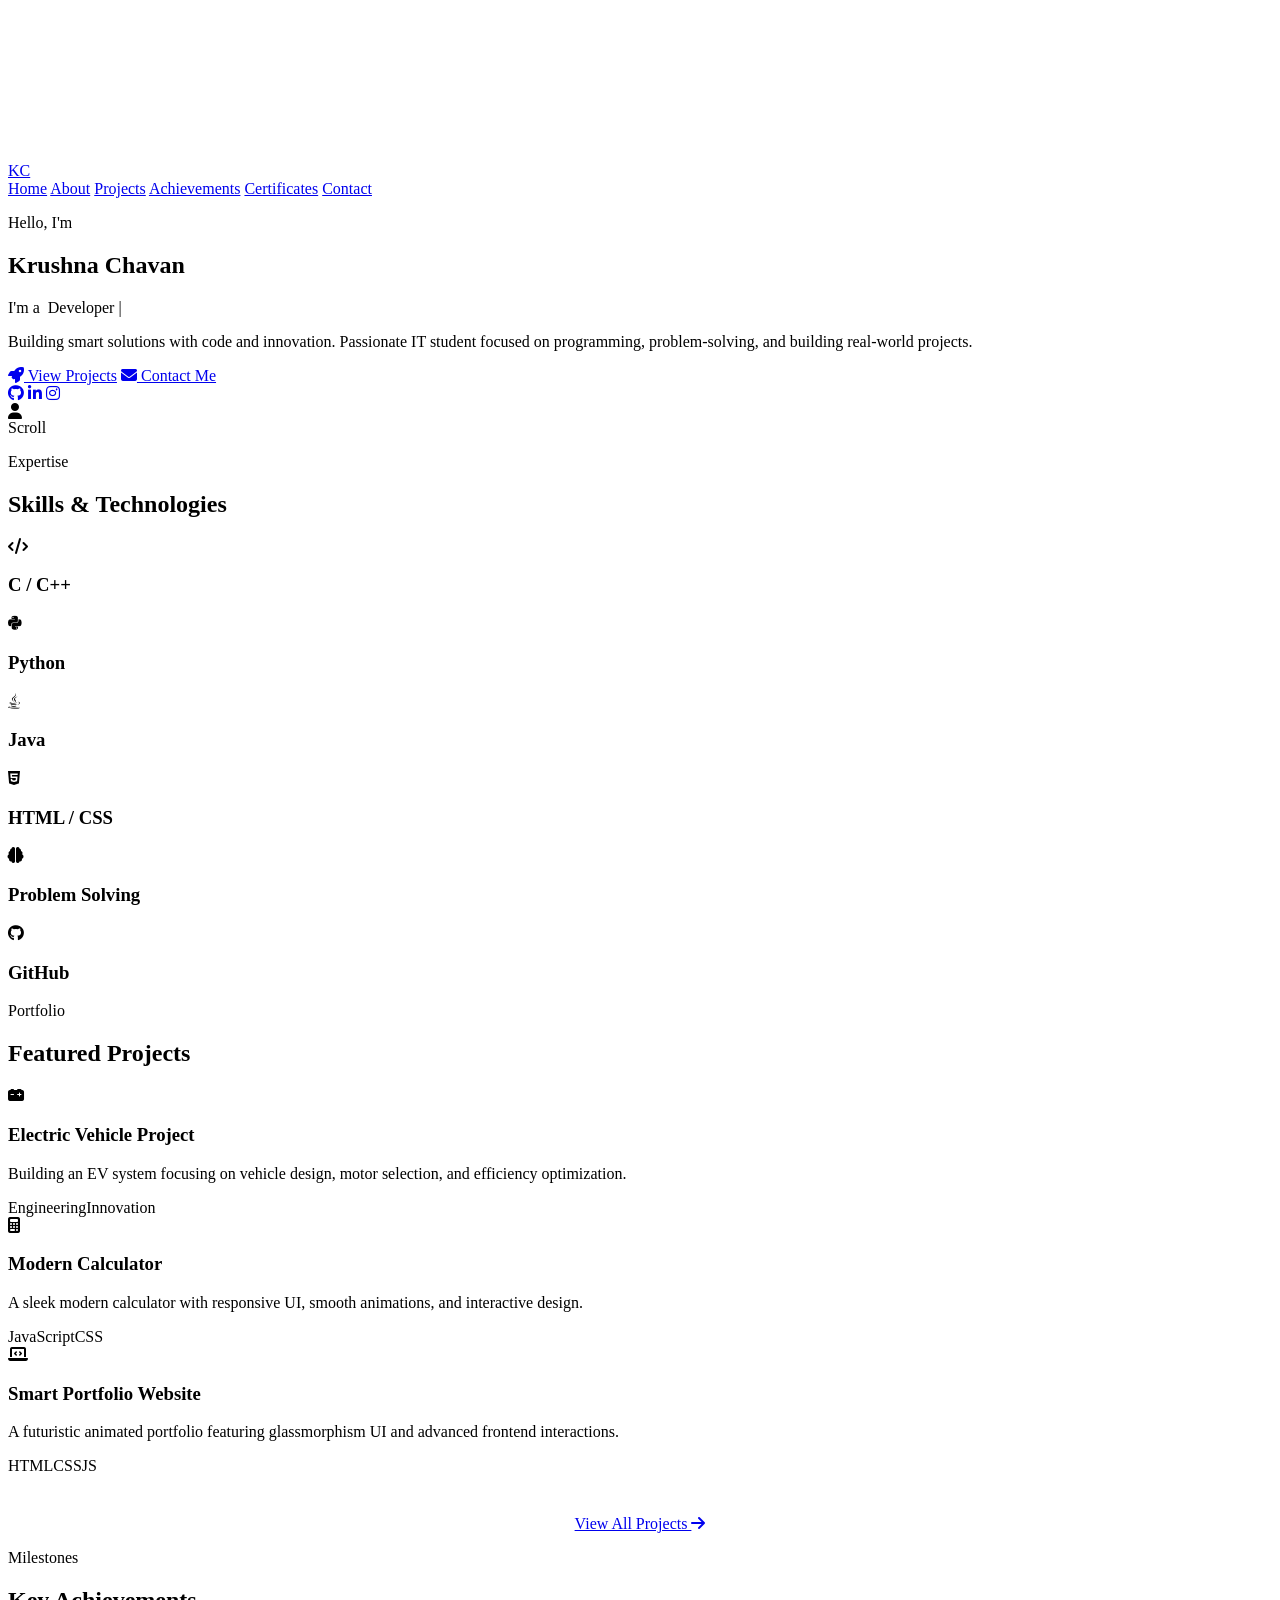
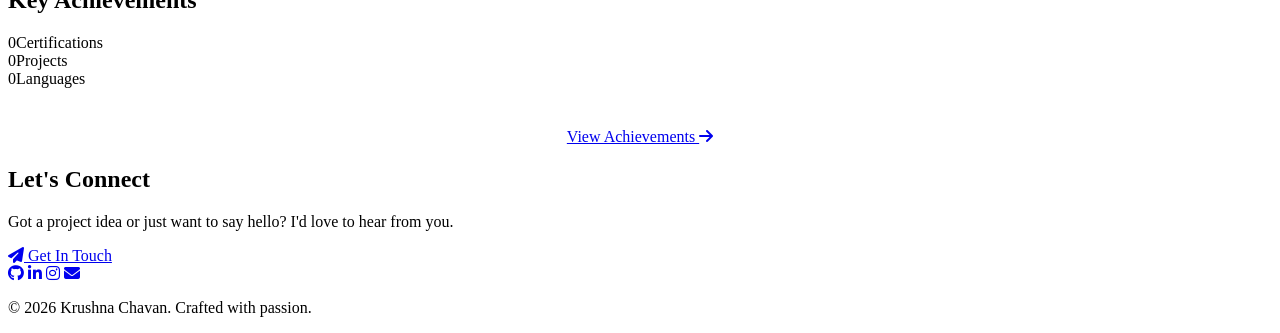
==== index.html @ a11b5bac "index.html" ====
<!DOCTYPE html>
<html lang="en">

<head>
  <meta charset="UTF-8">
  <meta name="viewport" content="width=device-width, initial-scale=1.0">
  <title>Krushna Chavan — Creative Technologist</title>
  <meta name="description"
    content="Portfolio of Krushna Ganesh Chavan — Creative Technologist, IT Student at MIT Academy of Engineering. Building smart solutions with code and innovation.">
  <link rel="stylesheet" href="css/style.css">
  <link rel="stylesheet" href="css/home.css">
  <link rel="stylesheet" href="https://cdnjs.cloudflare.com/ajax/libs/font-awesome/6.5.1/css/all.min.css">
</head>

<body>
  <!-- Background -->
  <div class="bg-grid"></div>
  <div class="bg-glow bg-glow--1"></div>
  <div class="bg-glow bg-glow--2"></div>
  <div class="bg-glow bg-glow--3"></div>
  <canvas id="particles-canvas"></canvas>

  <!-- Navbar -->
  <nav class="navbar" id="navbar">
    <a href="index.html" class="navbar__logo"><span class="gradient-text">KC</span></a>
    <div class="navbar__links" id="nav-links">
      <a href="index.html" class="navbar__link active">Home</a>
      <a href="about.html" class="navbar__link">About</a>
      <a href="projects.html" class="navbar__link">Projects</a>
      <a href="achievements.html" class="navbar__link">Achievements</a>
      <a href="certificates.html" class="navbar__link">Certificates</a>
      <a href="contact.html" class="navbar__link">Contact</a>
    </div>
    <div class="navbar__toggle" id="nav-toggle" aria-label="Menu">
      <span></span><span></span><span></span>
    </div>
  </nav>

  <main class="page-transition">
    <!-- ======== HERO ======== -->
    <section class="hero" id="hero">
      <div class="hero__content">
        <p class="hero__greeting reveal">Hello, I'm</p>
        <h1 class="hero__name reveal reveal-delay-1">Krushna <span class="gradient-text">Chavan</span></h1>
        <div class="hero__role reveal reveal-delay-2">
          <span class="hero__role-prefix">I'm a&nbsp;</span>
          <span class="hero__role-typed" id="typing-text">Developer</span>
          <span class="hero__cursor">|</span>
        </div>
        <p class="hero__intro reveal reveal-delay-3">Building smart solutions with code and innovation. Passionate IT
          student focused on programming, problem-solving, and building real&#8209;world projects.</p>
        <div class="hero__cta reveal reveal-delay-4">
          <a href="projects.html" class="btn btn--primary"><i class="fas fa-rocket"></i> View Projects</a>
          <a href="contact.html" class="btn btn--outline"><i class="fas fa-envelope"></i> Contact Me</a>
        </div>
        <div class="hero__socials reveal reveal-delay-5">
          <a href="https://github.com/KrushnaGC" target="_blank" class="hero__social" aria-label="GitHub"><i
              class="fab fa-github"></i></a>
          <a href="#" class="hero__social" aria-label="LinkedIn"><i class="fab fa-linkedin-in"></i></a>
          <a href="#" class="hero__social" aria-label="Instagram"><i class="fab fa-instagram"></i></a>
        </div>
      </div>
      <div class="hero__visual reveal reveal-delay-3">
        <div class="hero__image-wrapper">
          <img src="images/profile.jpg" alt="Krushna Chavan" class="hero__image"
            onerror="this.style.display='none';this.nextElementSibling.style.display='flex'">
          <div class="hero__image-placeholder"><i class="fas fa-user"></i></div>
        </div>
      </div>
      <div class="scroll-indicator">
        <span>Scroll</span>
        <div class="scroll-indicator__line"></div>
      </div>
    </section>

    <!-- ======== SKILLS PREVIEW ======== -->
    <section class="container" id="skills-preview">
      <div class="section-header reveal">
        <p class="section-label">Expertise</p>
        <h2>Skills & <span class="gradient-text">Technologies</span></h2>
      </div>
      <div class="skills-grid">
        <div class="glass-card skill-card reveal reveal-delay-1"><i class="fas fa-code"></i>
          <h3>C / C++</h3>
          <div class="skill-bar">
            <div class="skill-bar__fill" style="--fill:75%"></div>
          </div>
        </div>
        <div class="glass-card skill-card reveal reveal-delay-2"><i class="fab fa-python"></i>
          <h3>Python</h3>
          <div class="skill-bar">
            <div class="skill-bar__fill" style="--fill:80%"></div>
          </div>
        </div>
        <div class="glass-card skill-card reveal reveal-delay-3"><i class="fab fa-java"></i>
          <h3>Java</h3>
          <div class="skill-bar">
            <div class="skill-bar__fill" style="--fill:65%"></div>
          </div>
        </div>
        <div class="glass-card skill-card reveal reveal-delay-4"><i class="fab fa-html5"></i>
          <h3>HTML / CSS</h3>
          <div class="skill-bar">
            <div class="skill-bar__fill" style="--fill:85%"></div>
          </div>
        </div>
        <div class="glass-card skill-card reveal reveal-delay-5"><i class="fas fa-brain"></i>
          <h3>Problem Solving</h3>
          <div class="skill-bar">
            <div class="skill-bar__fill" style="--fill:90%"></div>
          </div>
        </div>
        <div class="glass-card skill-card reveal reveal-delay-1"><i class="fab fa-github"></i>
          <h3>GitHub</h3>
          <div class="skill-bar">
            <div class="skill-bar__fill" style="--fill:70%"></div>
          </div>
        </div>
      </div>
    </section>

    <!-- ======== FEATURED PROJECTS ======== -->
    <section class="container" id="featured-projects">
      <div class="section-header reveal">
        <p class="section-label">Portfolio</p>
        <h2>Featured <span class="gradient-text">Projects</span></h2>
      </div>
      <div class="projects-preview-grid">
        <div class="glass-card project-preview reveal reveal-delay-1">
          <div class="project-preview__img"><i class="fas fa-car-battery"></i></div>
          <h3>Electric Vehicle Project</h3>
          <p>Building an EV system focusing on vehicle design, motor selection, and efficiency optimization.</p>
          <div class="project-preview__tags"><span class="tag">Engineering</span><span class="tag">Innovation</span>
          </div>
        </div>
        <div class="glass-card project-preview reveal reveal-delay-2">
          <div class="project-preview__img"><i class="fas fa-calculator"></i></div>
          <h3>Modern Calculator</h3>
          <p>A sleek modern calculator with responsive UI, smooth animations, and interactive design.</p>
          <div class="project-preview__tags"><span class="tag">JavaScript</span><span class="tag">CSS</span></div>
        </div>
        <div class="glass-card project-preview reveal reveal-delay-3">
          <div class="project-preview__img"><i class="fas fa-laptop-code"></i></div>
          <h3>Smart Portfolio Website</h3>
          <p>A futuristic animated portfolio featuring glassmorphism UI and advanced frontend interactions.</p>
          <div class="project-preview__tags"><span class="tag">HTML</span><span class="tag">CSS</span><span
              class="tag">JS</span></div>
        </div>
      </div>
      <div style="text-align:center;margin-top:40px" class="reveal">
        <a href="projects.html" class="btn btn--outline">View All Projects <i class="fas fa-arrow-right"></i></a>
      </div>
    </section>

    <!-- ======== ACHIEVEMENTS PREVIEW ======== -->
    <section class="container" id="achievements-preview">
      <div class="section-header reveal">
        <p class="section-label">Milestones</p>
        <h2>Key <span class="gradient-text">Achievements</span></h2>
      </div>
      <div class="stats-row">
        <div class="glass-card stat-card reveal reveal-delay-1"><span class="stat-card__number"
            data-count="3">0</span><span class="stat-card__label">Certifications</span></div>
        <div class="glass-card stat-card reveal reveal-delay-2"><span class="stat-card__number"
            data-count="3">0</span><span class="stat-card__label">Projects</span></div>
        <div class="glass-card stat-card reveal reveal-delay-3"><span class="stat-card__number"
            data-count="5">0</span><span class="stat-card__label">Languages</span></div>
      </div>
      <div style="text-align:center;margin-top:40px" class="reveal">
        <a href="achievements.html" class="btn btn--outline">View Achievements <i class="fas fa-arrow-right"></i></a>
      </div>
    </section>

    <!-- ======== CONTACT CTA ======== -->
    <section class="container cta-section" id="cta">
      <div class="glass-card cta-card reveal">
        <h2>Let's <span class="gradient-text">Connect</span></h2>
        <p>Got a project idea or just want to say hello? I'd love to hear from you.</p>
        <a href="contact.html" class="btn btn--primary"><i class="fas fa-paper-plane"></i> Get In Touch</a>
      </div>
    </section>
  </main>

  <!-- Footer -->
  <footer class="footer">
    <div class="footer__socials">
      <a href="https://github.com/KrushnaGC" target="_blank" class="footer__social-link" aria-label="GitHub"><i
          class="fab fa-github"></i></a>
      <a href="#" class="footer__social-link" aria-label="LinkedIn"><i class="fab fa-linkedin-in"></i></a>
      <a href="#" class="footer__social-link" aria-label="Instagram"><i class="fab fa-instagram"></i></a>
      <a href="mailto:krushnagchavan@gmail.com" class="footer__social-link" aria-label="Email"><i
          class="fas fa-envelope"></i></a>
    </div>
    <p>&copy; 2026 Krushna Chavan. Crafted with passion.</p>
  </footer>

  <script src="js/main.js"></script>
  <script>
    // Counter animation on scroll
    const statsObserver = new IntersectionObserver(entries => {
      entries.forEach(e => { if (e.isIntersecting) { animateCounters(); statsObserver.disconnect(); } });
    }, { threshold: 0.5 });
    const statsRow = document.querySelector('.stats-row');
    if (statsRow) statsObserver.observe(statsRow);
  </script>
</body>

</html>
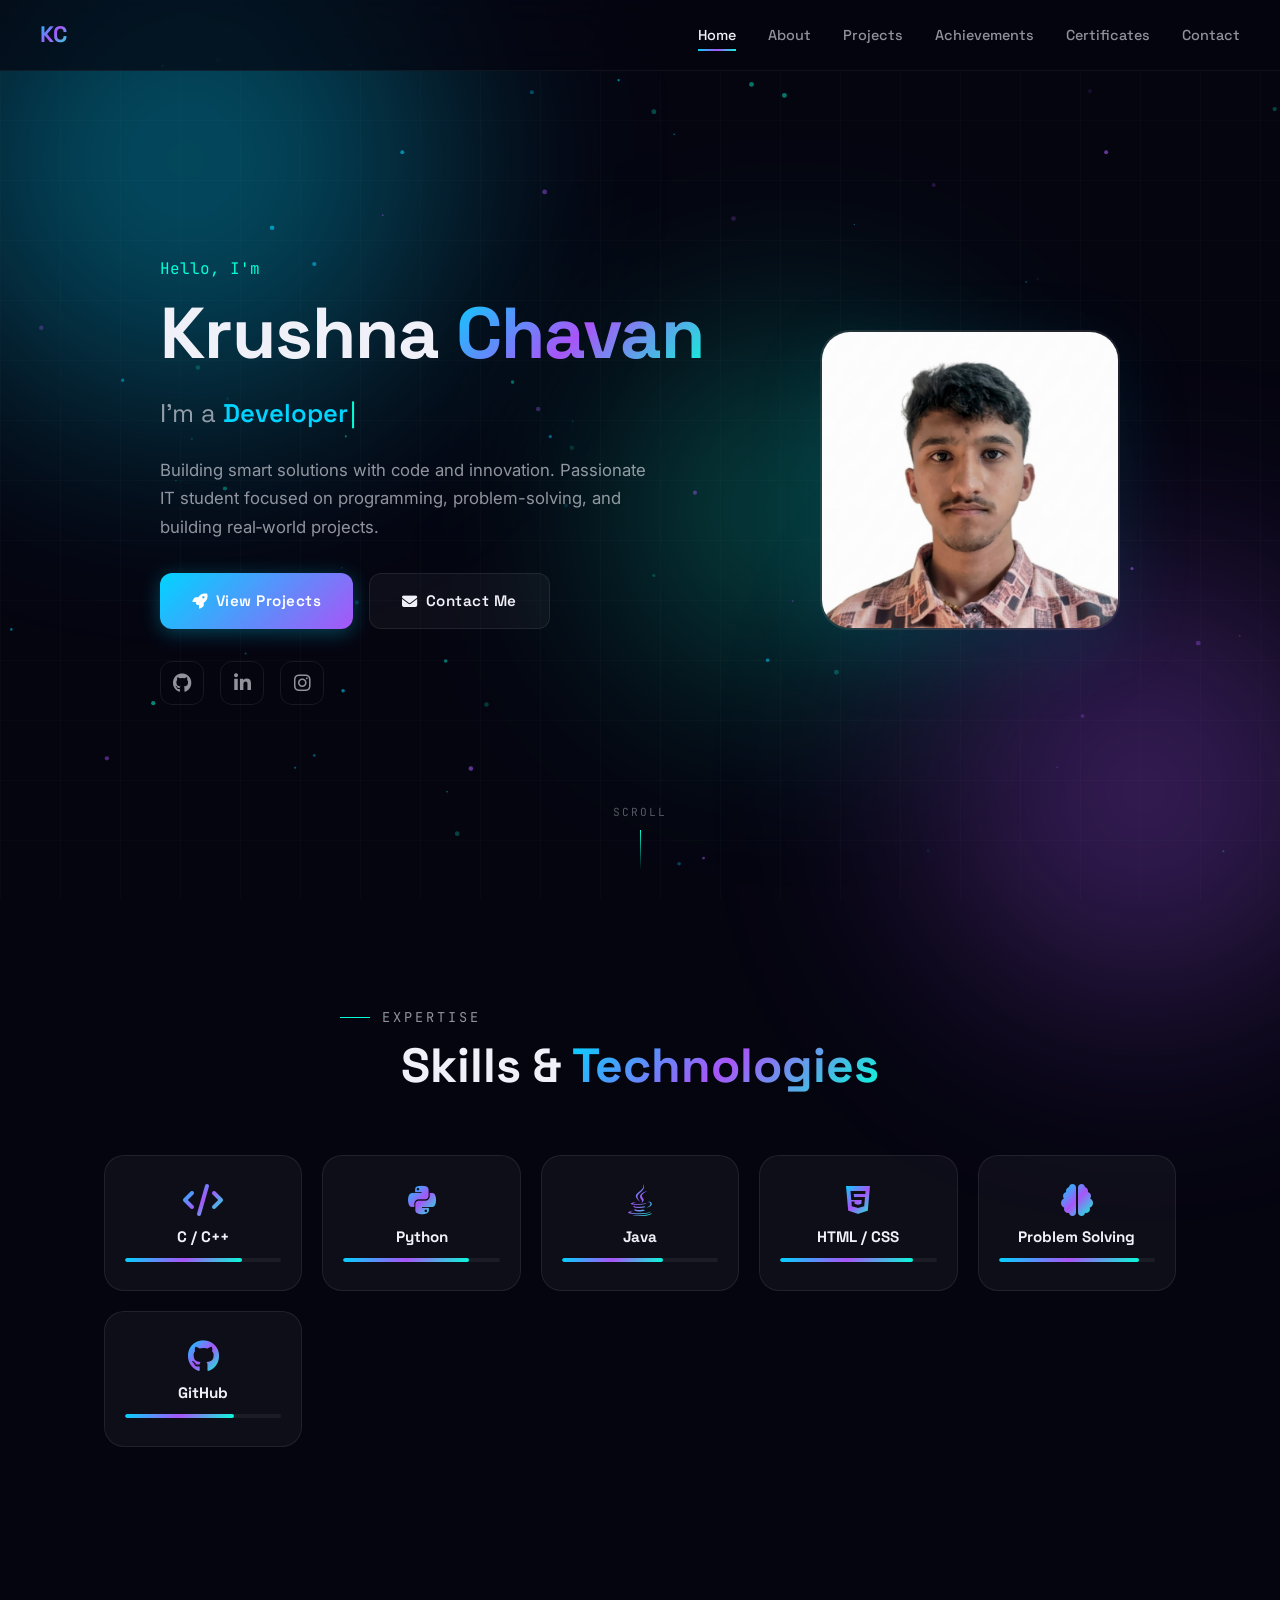
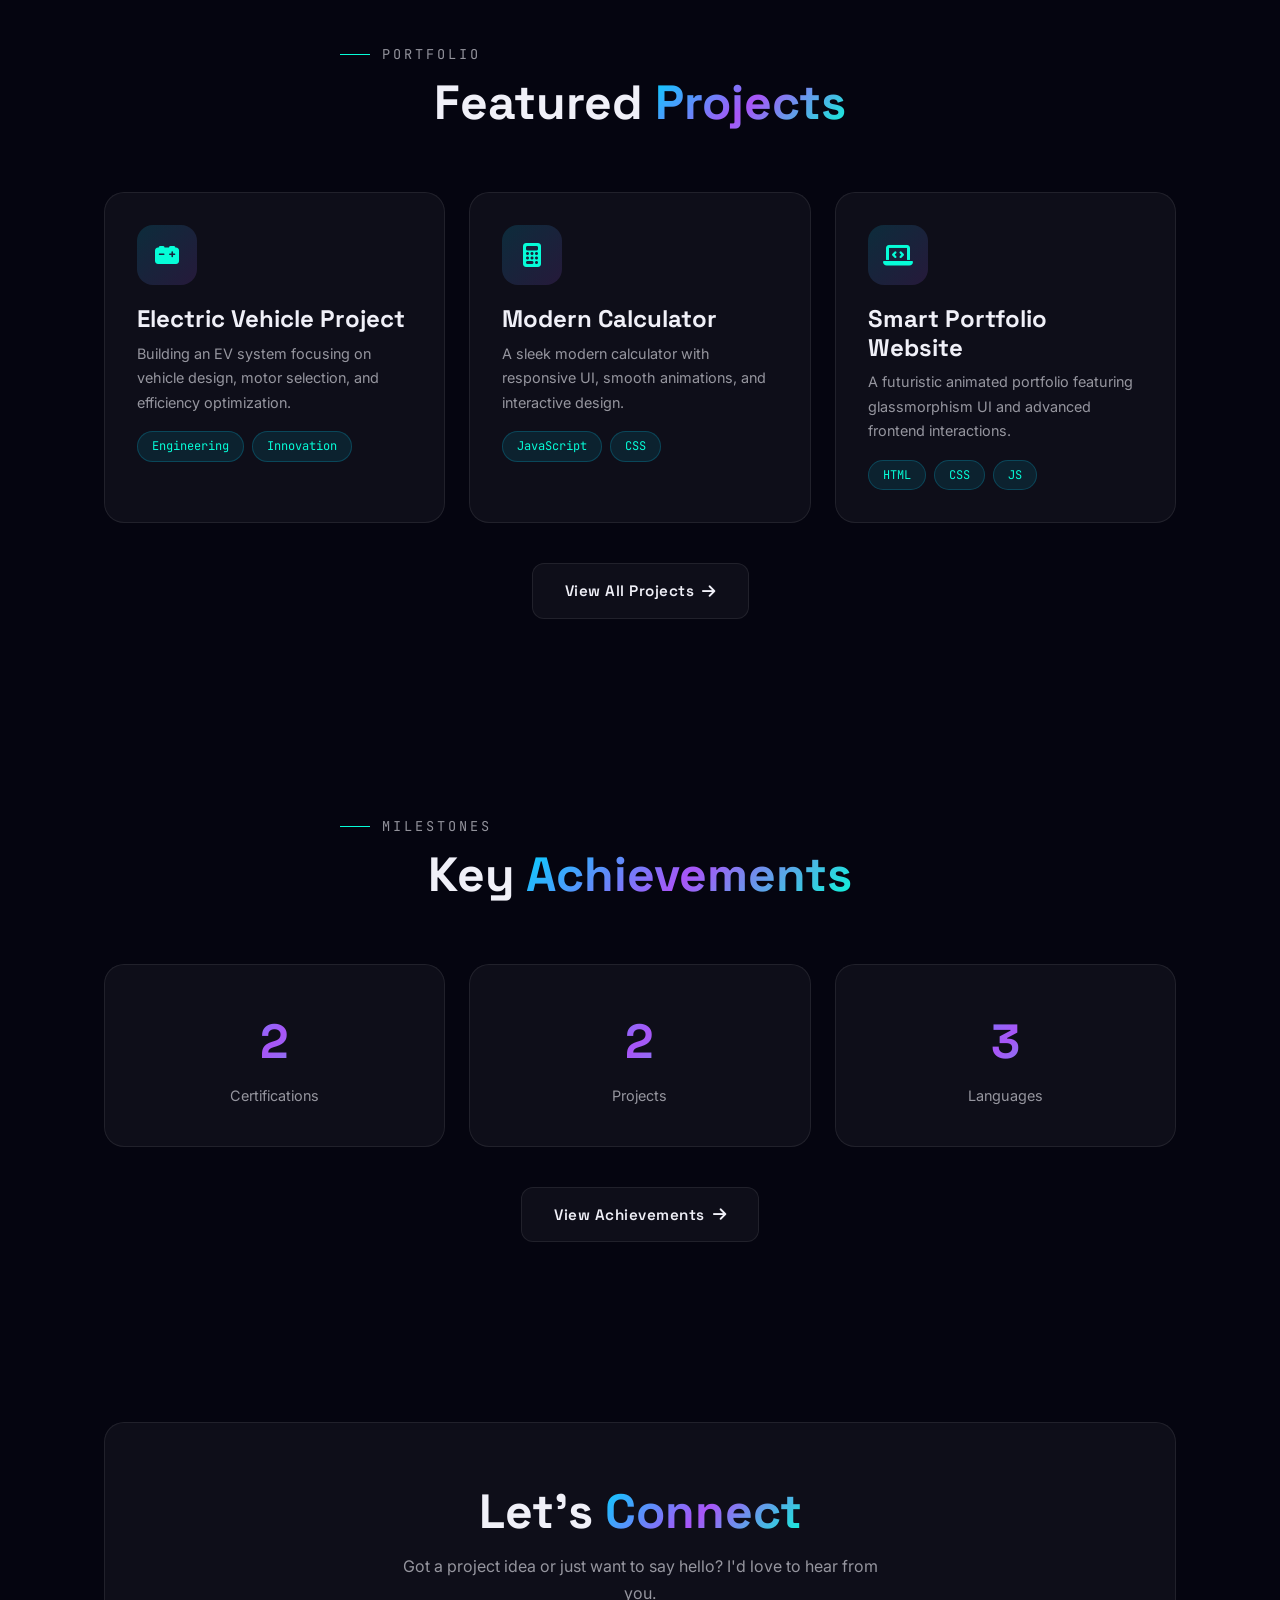
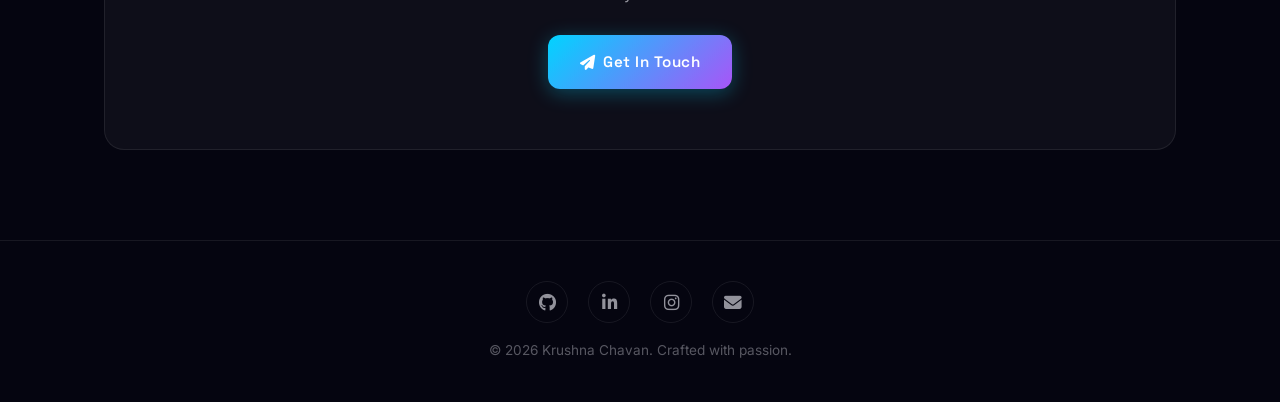
==== commit 3fbb807b: "Add files via upload" ====
--- a/index.html
+++ b/index.html
@@ -56,7 +56,7 @@
         <div class="hero__socials reveal reveal-delay-5">
           <a href="https://github.com/KrushnaGC" target="_blank" class="hero__social" aria-label="GitHub"><i
               class="fab fa-github"></i></a>
-          <a href="#" class="hero__social" aria-label="LinkedIn"><i class="fab fa-linkedin-in"></i></a>
+          <a href="https://www.linkedin.com/in/krushna-chavan-bb91632a5" target="_blank" class="hero__social" aria-label="LinkedIn"><i class="fab fa-linkedin-in"></i></a>
           <a href="#" class="hero__social" aria-label="Instagram"><i class="fab fa-instagram"></i></a>
         </div>
       </div>
@@ -186,7 +186,7 @@
     <div class="footer__socials">
       <a href="https://github.com/KrushnaGC" target="_blank" class="footer__social-link" aria-label="GitHub"><i
           class="fab fa-github"></i></a>
-      <a href="#" class="footer__social-link" aria-label="LinkedIn"><i class="fab fa-linkedin-in"></i></a>
+      <a href="https://www.linkedin.com/in/krushna-chavan-bb91632a5" target="_blank" class="footer__social-link" aria-label="LinkedIn"><i class="fab fa-linkedin-in"></i></a>
       <a href="#" class="footer__social-link" aria-label="Instagram"><i class="fab fa-instagram"></i></a>
       <a href="mailto:krushnagchavan@gmail.com" class="footer__social-link" aria-label="Email"><i
           class="fas fa-envelope"></i></a>
--- a/css/style.css
+++ b/css/style.css
@@ -0,0 +1,390 @@
+/* ============================================
+   KRUSHNA CHAVAN — PREMIUM PORTFOLIO
+   Design System & Global Styles
+   ============================================ */
+
+/* ---------- Google Fonts ---------- */
+@import url('https://fonts.googleapis.com/css2?family=Inter:wght@300;400;500;600;700;800;900&family=Space+Grotesk:wght@400;500;600;700&family=JetBrains+Mono:wght@400;500;600&display=swap');
+
+/* ---------- CSS Custom Properties ---------- */
+:root {
+  /* Colors */
+  --bg-primary: #050510;
+  --bg-secondary: #0a0a1a;
+  --bg-card: rgba(15, 15, 35, 0.6);
+  --glass-bg: rgba(255, 255, 255, 0.04);
+  --glass-border: rgba(255, 255, 255, 0.08);
+  --glass-hover: rgba(255, 255, 255, 0.08);
+
+  --neon-blue: #00d4ff;
+  --neon-purple: #a855f7;
+  --neon-cyan: #06fdd8;
+  --neon-pink: #f472b6;
+  --accent-gradient: linear-gradient(135deg, #00d4ff, #a855f7, #06fdd8);
+  --text-gradient: linear-gradient(135deg, #00d4ff 0%, #a855f7 50%, #06fdd8 100%);
+
+  --text-primary: #f0f0f8;
+  --text-secondary: rgba(240, 240, 248, 0.6);
+  --text-muted: rgba(240, 240, 248, 0.35);
+
+  /* Typography */
+  --font-heading: 'Space Grotesk', sans-serif;
+  --font-body: 'Inter', sans-serif;
+  --font-mono: 'JetBrains Mono', monospace;
+
+  /* Spacing */
+  --section-padding: clamp(60px, 10vh, 120px) clamp(16px, 5vw, 80px);
+  --container-max: 1200px;
+  --card-radius: 20px;
+  --btn-radius: 12px;
+
+  /* Transitions */
+  --ease-out-expo: cubic-bezier(0.16, 1, 0.3, 1);
+  --ease-spring: cubic-bezier(0.34, 1.56, 0.64, 1);
+  --transition-fast: 0.2s var(--ease-out-expo);
+  --transition-normal: 0.4s var(--ease-out-expo);
+  --transition-slow: 0.7s var(--ease-out-expo);
+}
+
+/* ---------- Reset & Base ---------- */
+*, *::before, *::after { margin: 0; padding: 0; box-sizing: border-box; }
+
+html {
+  scroll-behavior: smooth;
+  font-size: 16px;
+  -webkit-font-smoothing: antialiased;
+  -moz-osx-font-smoothing: grayscale;
+}
+
+body {
+  font-family: var(--font-body);
+  background: var(--bg-primary);
+  color: var(--text-primary);
+  line-height: 1.7;
+  overflow-x: hidden;
+  min-height: 100vh;
+}
+
+a { color: inherit; text-decoration: none; }
+ul, ol { list-style: none; }
+img { max-width: 100%; display: block; }
+button { cursor: pointer; border: none; background: none; font-family: inherit; }
+
+/* ---------- Animated Background ---------- */
+.bg-grid {
+  position: fixed; inset: 0; z-index: -2;
+  background-image:
+    linear-gradient(rgba(255,255,255,0.02) 1px, transparent 1px),
+    linear-gradient(90deg, rgba(255,255,255,0.02) 1px, transparent 1px);
+  background-size: 60px 60px;
+}
+
+.bg-glow {
+  position: fixed; z-index: -1; border-radius: 50%; filter: blur(120px); opacity: 0.35;
+  animation: float 12s ease-in-out infinite alternate;
+  pointer-events: none;
+}
+.bg-glow--1 { width: 500px; height: 500px; background: var(--neon-blue); top: -10%; left: -5%; }
+.bg-glow--2 { width: 400px; height: 400px; background: var(--neon-purple); bottom: -10%; right: -5%; animation-delay: -4s; }
+.bg-glow--3 { width: 300px; height: 300px; background: var(--neon-cyan); top: 40%; left: 50%; animation-delay: -8s; }
+
+@keyframes float {
+  0% { transform: translate(0, 0) scale(1); }
+  100% { transform: translate(30px, -40px) scale(1.15); }
+}
+
+/* ---------- Scrollbar ---------- */
+::-webkit-scrollbar { width: 6px; }
+::-webkit-scrollbar-track { background: var(--bg-primary); }
+::-webkit-scrollbar-thumb { background: linear-gradient(var(--neon-blue), var(--neon-purple)); border-radius: 3px; }
+
+/* ---------- Typography ---------- */
+h1, h2, h3, h4, h5, h6 { font-family: var(--font-heading); font-weight: 700; line-height: 1.2; }
+h1 { font-size: clamp(2.5rem, 6vw, 4.5rem); }
+h2 { font-size: clamp(2rem, 4vw, 3rem); }
+h3 { font-size: clamp(1.25rem, 2.5vw, 1.5rem); }
+
+.gradient-text {
+  background: var(--text-gradient);
+  -webkit-background-clip: text;
+  -webkit-text-fill-color: transparent;
+  background-clip: text;
+}
+
+.section-label {
+  font-family: var(--font-mono);
+  font-size: 0.85rem;
+  text-transform: uppercase;
+  letter-spacing: 3px;
+  color: var(--neon-cyan);
+  margin-bottom: 8px;
+  display: flex; align-items: center; gap: 12px;
+}
+.section-label::before {
+  content: '';
+  width: 30px; height: 1px;
+  background: var(--neon-cyan);
+}
+
+/* ---------- Container ---------- */
+.container {
+  max-width: var(--container-max);
+  margin: 0 auto;
+  padding: var(--section-padding);
+}
+
+/* ---------- Glassmorphism Card ---------- */
+.glass-card {
+  background: var(--glass-bg);
+  border: 1px solid var(--glass-border);
+  border-radius: var(--card-radius);
+  backdrop-filter: blur(20px);
+  -webkit-backdrop-filter: blur(20px);
+  padding: 32px;
+  transition: all var(--transition-normal);
+  position: relative;
+  overflow: hidden;
+}
+.glass-card::before {
+  content: '';
+  position: absolute; inset: 0;
+  background: linear-gradient(135deg, rgba(0,212,255,0.05), transparent 60%);
+  opacity: 0;
+  transition: opacity var(--transition-normal);
+}
+.glass-card:hover {
+  border-color: rgba(0, 212, 255, 0.25);
+  transform: translateY(-4px);
+  box-shadow: 0 20px 60px rgba(0, 212, 255, 0.08), 0 0 30px rgba(168, 85, 247, 0.05);
+}
+.glass-card:hover::before { opacity: 1; }
+
+/* ---------- Buttons ---------- */
+.btn {
+  display: inline-flex; align-items: center; gap: 8px;
+  padding: 14px 32px;
+  border-radius: var(--btn-radius);
+  font-family: var(--font-heading);
+  font-weight: 600;
+  font-size: 0.95rem;
+  letter-spacing: 0.5px;
+  transition: all var(--transition-normal);
+  position: relative;
+  overflow: hidden;
+}
+.btn--primary {
+  background: linear-gradient(135deg, var(--neon-blue), var(--neon-purple));
+  color: #fff;
+  box-shadow: 0 4px 20px rgba(0, 212, 255, 0.3);
+}
+.btn--primary:hover {
+  transform: translateY(-2px);
+  box-shadow: 0 8px 30px rgba(0, 212, 255, 0.5);
+}
+.btn--outline {
+  border: 1px solid var(--glass-border);
+  color: var(--text-primary);
+  background: var(--glass-bg);
+  backdrop-filter: blur(10px);
+}
+.btn--outline:hover {
+  border-color: var(--neon-cyan);
+  color: var(--neon-cyan);
+  box-shadow: 0 0 20px rgba(6, 253, 216, 0.15);
+  transform: translateY(-2px);
+}
+
+/* ---------- Navbar ---------- */
+.navbar {
+  position: fixed; top: 0; left: 0; right: 0; z-index: 1000;
+  padding: 16px 40px;
+  display: flex; align-items: center; justify-content: space-between;
+  background: rgba(5, 5, 16, 0.7);
+  backdrop-filter: blur(20px);
+  -webkit-backdrop-filter: blur(20px);
+  border-bottom: 1px solid rgba(255, 255, 255, 0.05);
+  transition: all var(--transition-normal);
+}
+.navbar.scrolled {
+  padding: 10px 40px;
+  background: rgba(5, 5, 16, 0.92);
+  box-shadow: 0 4px 30px rgba(0, 0, 0, 0.4);
+}
+.navbar__logo {
+  font-family: var(--font-heading);
+  font-size: 1.4rem;
+  font-weight: 800;
+}
+.navbar__links {
+  display: flex; gap: 32px; align-items: center;
+}
+.navbar__link {
+  font-family: var(--font-heading);
+  font-size: 0.9rem;
+  font-weight: 500;
+  color: var(--text-secondary);
+  transition: color var(--transition-fast);
+  position: relative;
+}
+.navbar__link::after {
+  content: '';
+  position: absolute;
+  bottom: -4px; left: 0;
+  width: 0; height: 2px;
+  background: var(--accent-gradient);
+  transition: width var(--transition-normal);
+}
+.navbar__link:hover, .navbar__link.active {
+  color: var(--text-primary);
+}
+.navbar__link:hover::after, .navbar__link.active::after {
+  width: 100%;
+}
+
+/* Mobile Menu Toggle */
+.navbar__toggle {
+  display: none;
+  flex-direction: column; gap: 5px;
+  cursor: pointer; padding: 5px;
+}
+.navbar__toggle span {
+  width: 24px; height: 2px;
+  background: var(--text-primary);
+  transition: all var(--transition-fast);
+  border-radius: 2px;
+}
+
+/* ---------- Footer ---------- */
+.footer {
+  padding: 40px;
+  border-top: 1px solid var(--glass-border);
+  text-align: center;
+  color: var(--text-muted);
+  font-size: 0.85rem;
+}
+.footer__socials {
+  display: flex; justify-content: center; gap: 20px;
+  margin-bottom: 16px;
+}
+.footer__social-link {
+  width: 42px; height: 42px;
+  display: flex; align-items: center; justify-content: center;
+  border-radius: 50%;
+  border: 1px solid var(--glass-border);
+  color: var(--text-secondary);
+  transition: all var(--transition-fast);
+  font-size: 1.1rem;
+}
+.footer__social-link:hover {
+  border-color: var(--neon-cyan);
+  color: var(--neon-cyan);
+  transform: translateY(-3px);
+  box-shadow: 0 0 15px rgba(6, 253, 216, 0.2);
+}
+
+/* ---------- Scroll Reveal Animation ---------- */
+.reveal {
+  opacity: 0;
+  transform: translateY(40px);
+  transition: opacity 0.8s var(--ease-out-expo), transform 0.8s var(--ease-out-expo);
+}
+.reveal.visible {
+  opacity: 1;
+  transform: translateY(0);
+}
+.reveal-delay-1 { transition-delay: 0.1s; }
+.reveal-delay-2 { transition-delay: 0.2s; }
+.reveal-delay-3 { transition-delay: 0.3s; }
+.reveal-delay-4 { transition-delay: 0.4s; }
+.reveal-delay-5 { transition-delay: 0.5s; }
+
+/* ---------- Tag / Badge ---------- */
+.tag {
+  display: inline-block;
+  padding: 4px 14px;
+  border-radius: 20px;
+  font-size: 0.75rem;
+  font-family: var(--font-mono);
+  background: rgba(0, 212, 255, 0.1);
+  border: 1px solid rgba(0, 212, 255, 0.2);
+  color: var(--neon-cyan);
+}
+
+/* ---------- Section Title ---------- */
+.section-header {
+  text-align: center;
+  margin-bottom: 60px;
+}
+.section-header h2 {
+  margin-top: 8px;
+}
+.section-header p {
+  color: var(--text-secondary);
+  max-width: 600px;
+  margin: 16px auto 0;
+}
+
+/* ---------- Particles Canvas ---------- */
+#particles-canvas {
+  position: fixed; inset: 0; z-index: -1;
+  pointer-events: none;
+}
+
+/* ---------- Page Transition ---------- */
+.page-transition {
+  animation: pageIn 0.6s var(--ease-out-expo) both;
+}
+@keyframes pageIn {
+  from { opacity: 0; transform: translateY(20px); }
+  to { opacity: 1; transform: translateY(0); }
+}
+
+/* ---------- Custom Cursor ---------- */
+.cursor-dot, .cursor-ring {
+  position: fixed;
+  pointer-events: none;
+  z-index: 9999;
+  border-radius: 50%;
+  transition: opacity 0.3s;
+}
+.cursor-dot {
+  width: 6px; height: 6px;
+  background: var(--neon-cyan);
+  margin: -3px 0 0 -3px;
+}
+.cursor-ring {
+  width: 36px; height: 36px;
+  border: 1.5px solid rgba(6, 253, 216, 0.4);
+  margin: -18px 0 0 -18px;
+  transition: width 0.2s, height 0.2s, margin 0.2s, border-color 0.2s;
+}
+.cursor-ring.hover {
+  width: 50px; height: 50px;
+  margin: -25px 0 0 -25px;
+  border-color: var(--neon-purple);
+}
+
+/* ---------- Responsive ---------- */
+@media (max-width: 768px) {
+  .navbar { padding: 14px 20px; }
+  .navbar__links {
+    position: fixed; top: 0; right: -100%;
+    width: 280px; height: 100vh;
+    flex-direction: column;
+    background: rgba(5, 5, 16, 0.97);
+    backdrop-filter: blur(30px);
+    padding: 80px 40px 40px;
+    gap: 24px;
+    transition: right var(--transition-normal);
+    border-left: 1px solid var(--glass-border);
+  }
+  .navbar__links.open { right: 0; }
+  .navbar__toggle { display: flex; }
+  .cursor-dot, .cursor-ring { display: none !important; }
+  .container { padding: clamp(40px, 8vh, 80px) 20px; }
+}
+
+@media (max-width: 480px) {
+  .glass-card { padding: 20px; }
+  .btn { padding: 12px 24px; font-size: 0.85rem; }
+}
--- a/css/home.css
+++ b/css/home.css
@@ -0,0 +1,346 @@
+/* ============================================
+   HOME PAGE — Specific Styles
+   ============================================ */
+
+/* ---- Hero ---- */
+.hero {
+  min-height: 100vh;
+  display: flex;
+  align-items: center;
+  justify-content: center;
+  gap: 60px;
+  padding: 120px clamp(20px, 5vw, 80px) 60px;
+  position: relative;
+}
+
+.hero__content {
+  max-width: 600px;
+  flex: 1;
+}
+
+.hero__greeting {
+  font-family: var(--font-mono);
+  font-size: 1rem;
+  color: var(--neon-cyan);
+  margin-bottom: 8px;
+}
+
+.hero__name {
+  margin-bottom: 16px;
+  letter-spacing: -1px;
+}
+
+.hero__role {
+  font-family: var(--font-heading);
+  font-size: clamp(1.2rem, 2.5vw, 1.6rem);
+  color: var(--text-secondary);
+  margin-bottom: 20px;
+  display: flex;
+  align-items: center;
+}
+
+.hero__role-typed {
+  color: var(--neon-blue);
+  font-weight: 600;
+}
+
+.hero__cursor {
+  animation: blink 1s step-end infinite;
+  color: var(--neon-cyan);
+  margin-left: 2px;
+}
+
+@keyframes blink {
+  50% {
+    opacity: 0;
+  }
+}
+
+.hero__intro {
+  color: var(--text-secondary);
+  font-size: 1.05rem;
+  max-width: 500px;
+  margin-bottom: 32px;
+}
+
+.hero__cta {
+  display: flex;
+  gap: 16px;
+  flex-wrap: wrap;
+  margin-bottom: 32px;
+}
+
+.hero__socials {
+  display: flex;
+  gap: 16px;
+}
+
+.hero__social {
+  width: 44px;
+  height: 44px;
+  display: flex;
+  align-items: center;
+  justify-content: center;
+  border: 1px solid var(--glass-border);
+  border-radius: 12px;
+  font-size: 1.2rem;
+  color: var(--text-secondary);
+  transition: all var(--transition-fast);
+}
+
+.hero__social:hover {
+  border-color: var(--neon-cyan);
+  color: var(--neon-cyan);
+  transform: translateY(-3px);
+  box-shadow: 0 0 20px rgba(6, 253, 216, 0.15);
+}
+
+/* ---- Hero Visual ---- */
+.hero__visual {
+  flex-shrink: 0;
+}
+
+.hero__image-wrapper {
+  width: 300px;
+  height: 300px;
+  border-radius: 30px;
+  overflow: hidden;
+  position: relative;
+  border: 2px solid var(--glass-border);
+  background: var(--glass-bg);
+  box-shadow: 0 20px 80px rgba(0, 212, 255, 0.1);
+  animation: heroImgFloat 6s ease-in-out infinite alternate;
+}
+
+@keyframes heroImgFloat {
+  0% {
+    transform: translateY(0) rotate(0deg);
+  }
+
+  100% {
+    transform: translateY(-12px) rotate(1deg);
+  }
+}
+
+.hero__image {
+  width: 100%;
+  height: 100%;
+  object-fit: cover;
+}
+
+.hero__image-placeholder {
+  display: none;
+  width: 100%;
+  height: 100%;
+  align-items: center;
+  justify-content: center;
+  font-size: 5rem;
+  color: var(--text-muted);
+  background: linear-gradient(135deg, rgba(0, 212, 255, 0.05), rgba(168, 85, 247, 0.05));
+}
+
+/* ---- Scroll Indicator ---- */
+.scroll-indicator {
+  position: absolute;
+  bottom: 30px;
+  left: 50%;
+  transform: translateX(-50%);
+  display: flex;
+  flex-direction: column;
+  align-items: center;
+  gap: 8px;
+  color: var(--text-muted);
+  font-family: var(--font-mono);
+  font-size: 0.7rem;
+  letter-spacing: 2px;
+  text-transform: uppercase;
+}
+
+.scroll-indicator__line {
+  width: 1px;
+  height: 40px;
+  background: linear-gradient(to bottom, var(--neon-cyan), transparent);
+  animation: scrollPulse 2s ease-in-out infinite;
+}
+
+@keyframes scrollPulse {
+
+  0%,
+  100% {
+    transform: scaleY(0.6);
+    opacity: 0.3;
+  }
+
+  50% {
+    transform: scaleY(1);
+    opacity: 1;
+  }
+}
+
+/* ---- Skills Grid ---- */
+.skills-grid {
+  display: grid;
+  grid-template-columns: repeat(auto-fit, minmax(180px, 1fr));
+  gap: 20px;
+}
+
+.skill-card {
+  text-align: center;
+  padding: 28px 20px;
+}
+
+.skill-card i {
+  font-size: 2rem;
+  margin-bottom: 12px;
+  background: var(--text-gradient);
+  -webkit-background-clip: text;
+  -webkit-text-fill-color: transparent;
+}
+
+.skill-card h3 {
+  font-size: 0.95rem;
+  margin-bottom: 12px;
+}
+
+.skill-bar {
+  width: 100%;
+  height: 4px;
+  background: rgba(255, 255, 255, 0.06);
+  border-radius: 2px;
+  overflow: hidden;
+}
+
+.skill-bar__fill {
+  height: 100%;
+  width: var(--fill);
+  background: var(--accent-gradient);
+  border-radius: 2px;
+  animation: fillBar 1.5s var(--ease-out-expo) both;
+}
+
+@keyframes fillBar {
+  from {
+    width: 0;
+  }
+}
+
+/* ---- Projects Preview ---- */
+.projects-preview-grid {
+  display: grid;
+  grid-template-columns: repeat(auto-fit, minmax(280px, 1fr));
+  gap: 24px;
+}
+
+.project-preview {
+  padding: 32px;
+}
+
+.project-preview__img {
+  width: 60px;
+  height: 60px;
+  display: flex;
+  align-items: center;
+  justify-content: center;
+  border-radius: 16px;
+  background: linear-gradient(135deg, rgba(0, 212, 255, 0.15), rgba(168, 85, 247, 0.15));
+  margin-bottom: 20px;
+  font-size: 1.5rem;
+  color: var(--neon-cyan);
+}
+
+.project-preview h3 {
+  margin-bottom: 8px;
+}
+
+.project-preview p {
+  color: var(--text-secondary);
+  font-size: 0.9rem;
+  margin-bottom: 16px;
+}
+
+.project-preview__tags {
+  display: flex;
+  gap: 8px;
+  flex-wrap: wrap;
+}
+
+/* ---- Stats Row ---- */
+.stats-row {
+  display: grid;
+  grid-template-columns: repeat(auto-fit, minmax(180px, 1fr));
+  gap: 24px;
+}
+
+.stat-card {
+  text-align: center;
+  padding: 36px 20px;
+}
+
+.stat-card__number {
+  display: block;
+  font-family: var(--font-heading);
+  font-size: 3rem;
+  font-weight: 800;
+  background: var(--text-gradient);
+  -webkit-background-clip: text;
+  -webkit-text-fill-color: transparent;
+}
+
+.stat-card__label {
+  color: var(--text-secondary);
+  font-size: 0.9rem;
+  margin-top: 4px;
+}
+
+/* ---- CTA Card ---- */
+.cta-card {
+  text-align: center;
+  padding: 60px 40px;
+}
+
+.cta-card h2 {
+  margin-bottom: 12px;
+}
+
+.cta-card p {
+  color: var(--text-secondary);
+  max-width: 500px;
+  margin: 0 auto 28px;
+}
+
+/* ---- Responsive ---- */
+@media (max-width: 768px) {
+  .hero {
+    flex-direction: column;
+    text-align: center;
+    gap: 40px;
+    padding-top: 100px;
+  }
+
+  .hero__content {
+    display: flex;
+    flex-direction: column;
+    align-items: center;
+  }
+
+  .hero__role {
+    justify-content: center;
+  }
+
+  .hero__cta {
+    justify-content: center;
+  }
+
+  .hero__socials {
+    justify-content: center;
+  }
+
+  .hero__image-wrapper {
+    width: 220px;
+    height: 220px;
+  }
+
+  .scroll-indicator {
+    display: none;
+  }
+}
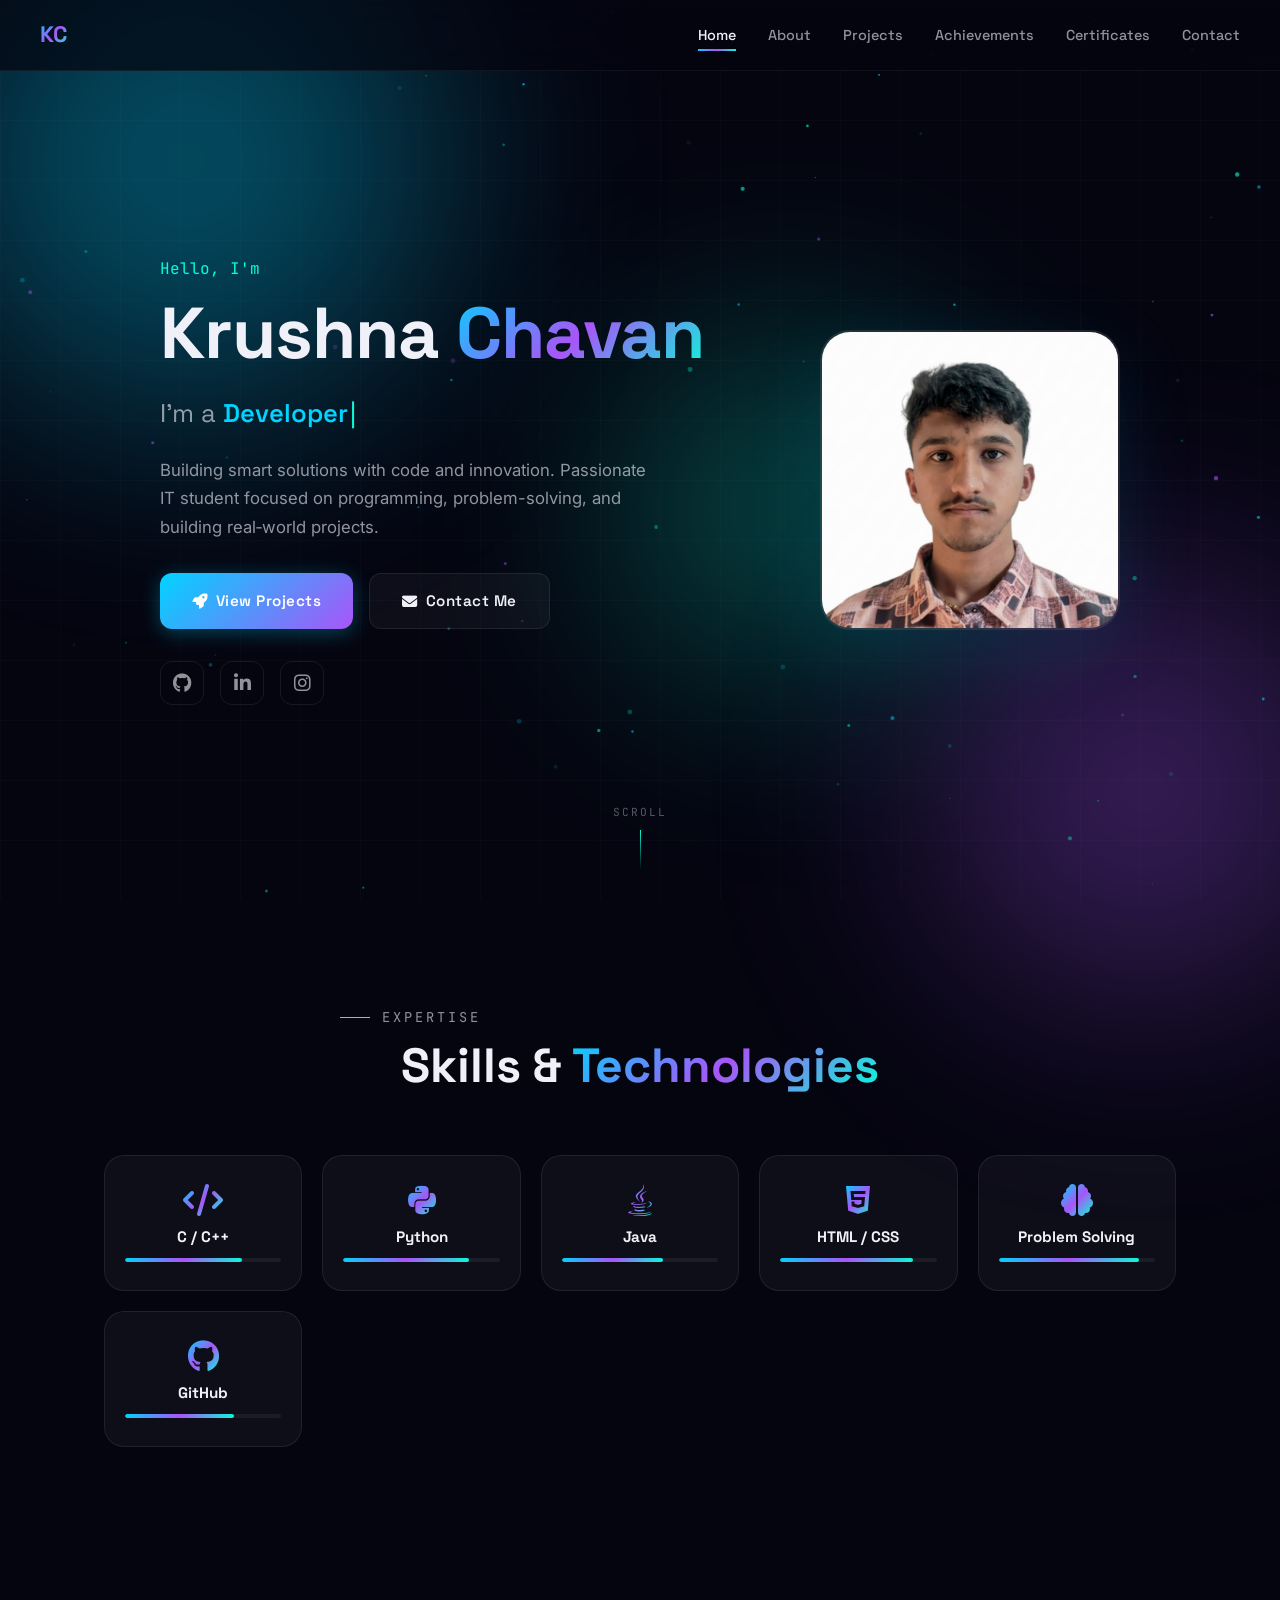
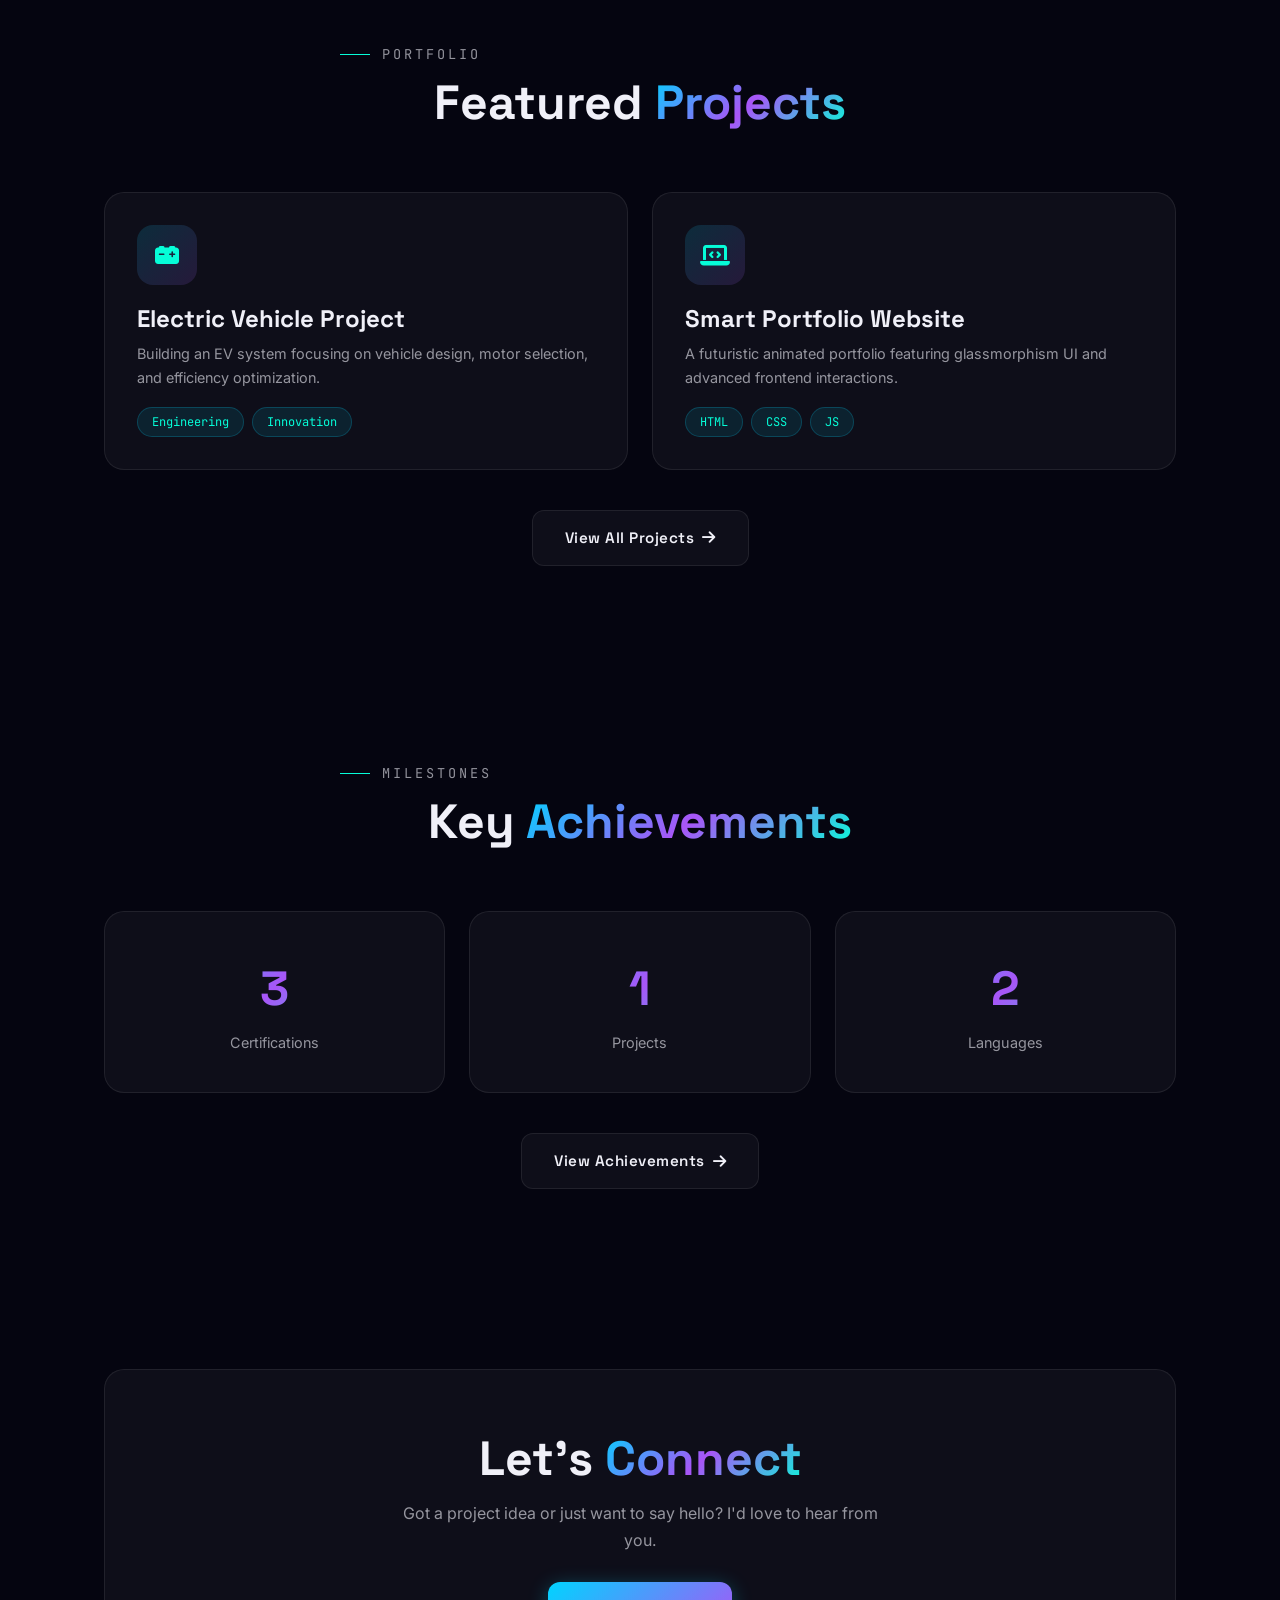
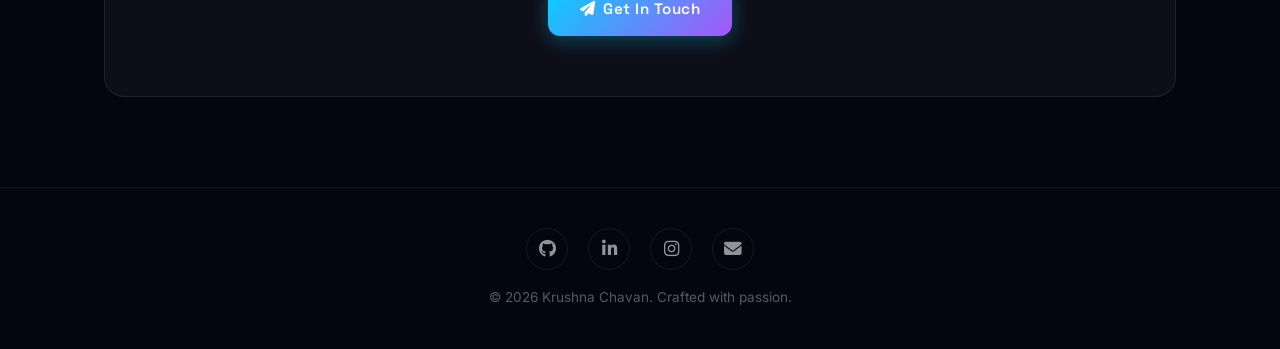
==== commit 5eef3e61: "Add files via upload" ====
--- a/index.html
+++ b/index.html
@@ -133,13 +133,8 @@
           <div class="project-preview__tags"><span class="tag">Engineering</span><span class="tag">Innovation</span>
           </div>
         </div>
+
         <div class="glass-card project-preview reveal reveal-delay-2">
-          <div class="project-preview__img"><i class="fas fa-calculator"></i></div>
-          <h3>Modern Calculator</h3>
-          <p>A sleek modern calculator with responsive UI, smooth animations, and interactive design.</p>
-          <div class="project-preview__tags"><span class="tag">JavaScript</span><span class="tag">CSS</span></div>
-        </div>
-        <div class="glass-card project-preview reveal reveal-delay-3">
           <div class="project-preview__img"><i class="fas fa-laptop-code"></i></div>
           <h3>Smart Portfolio Website</h3>
           <p>A futuristic animated portfolio featuring glassmorphism UI and advanced frontend interactions.</p>
@@ -160,9 +155,9 @@
       </div>
       <div class="stats-row">
         <div class="glass-card stat-card reveal reveal-delay-1"><span class="stat-card__number"
-            data-count="3">0</span><span class="stat-card__label">Certifications</span></div>
+            data-count="7">0</span><span class="stat-card__label">Certifications</span></div>
         <div class="glass-card stat-card reveal reveal-delay-2"><span class="stat-card__number"
-            data-count="3">0</span><span class="stat-card__label">Projects</span></div>
+            data-count="2">0</span><span class="stat-card__label">Projects</span></div>
         <div class="glass-card stat-card reveal reveal-delay-3"><span class="stat-card__number"
             data-count="5">0</span><span class="stat-card__label">Languages</span></div>
       </div>
